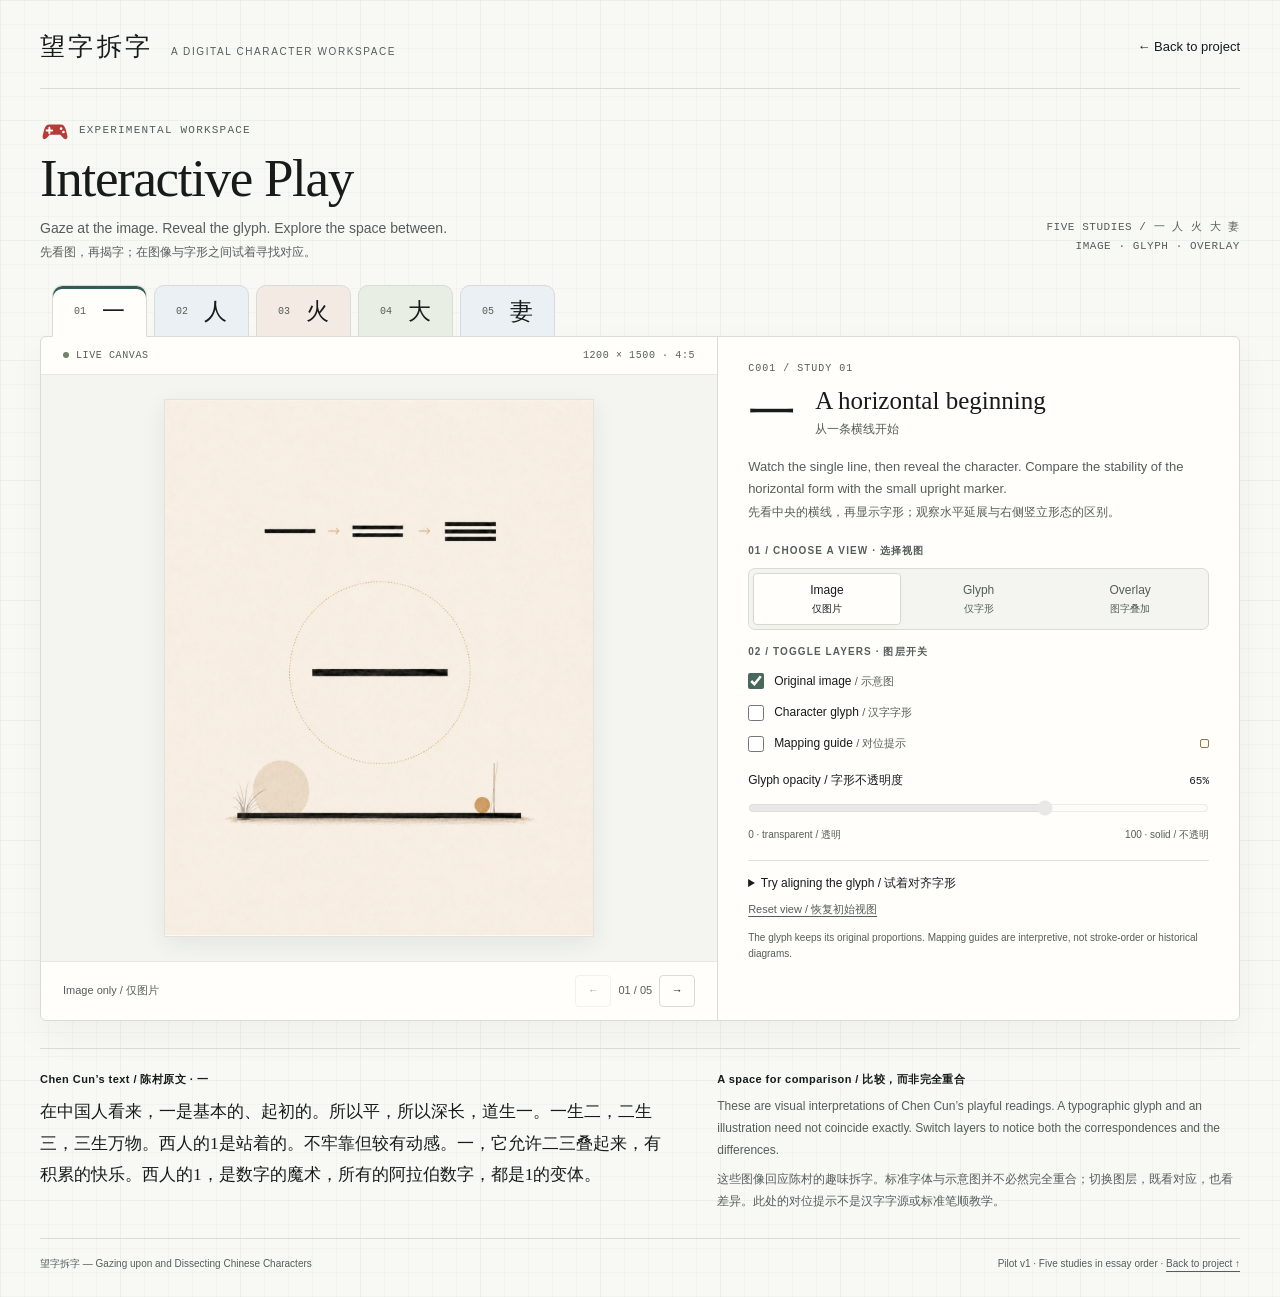
==== interactive-play.html @ b300e17d "Add standalone Interactive Play page Add standalone Interactive Play page" ====
<!doctype html>
<!-- Standalone interactive page. Upload this file BESIDE the existing index.html.
     All five approved raster images, SVG outlines, CSS and JavaScript are embedded.
     No root app.js or styles.css is loaded. No image is regenerated.
     UI styles are below; interaction logic is after the embedded ip-data block. -->
<html lang="en"><head><meta charset="utf-8"><meta name="viewport" content="width=device-width,initial-scale=1">
<title>Interactive Play — 望字拆字</title><meta name="description" content="Explore five Chinese character studies through independent image, glyph and interpretive mapping layers.">
<link rel="icon" href="data:image/svg+xml,%3Csvg xmlns='http://www.w3.org/2000/svg' viewBox='0 0 32 32'%3E%3Crect x='4' y='9' width='24' height='17' rx='7' fill='%23b63d37'/%3E%3Cpath d='M9 17h7m-3.5-3.5v7' stroke='white' stroke-width='2'/%3E%3Ccircle cx='22' cy='16' r='2' fill='white'/%3E%3C/svg%3E">
<style>
:root {
  --ip-ink: #171c1a; --ip-muted: #555e58; --ip-line: #d8dcd4;
  --ip-paper: #fffefa; --ip-bg: #f8f9f5; --ip-sage: #e8eee4;
  --ip-blue: #eaf0f3; --ip-red: #b63d37; --ip-focus: #315b57;
}
* { box-sizing: border-box; }
html { color-scheme: light; scroll-behavior: smooth; }
body {
  margin: 0; color: var(--ip-ink); font-family: -apple-system, BlinkMacSystemFont, "Segoe UI", "PingFang SC", "Microsoft YaHei", sans-serif;
  font-size: 15px; line-height: 1.6; background-color: var(--ip-bg);
  background-image: linear-gradient(#53604b09 1px,transparent 1px), linear-gradient(90deg,#53604b09 1px,transparent 1px), linear-gradient(#53604b08 1px,transparent 1px),linear-gradient(90deg,#53604b08 1px,transparent 1px);
  background-size:24px 24px,24px 24px,120px 120px,120px 120px;
}
button, input { font: inherit; } button, a, input, summary { -webkit-tap-highlight-color: transparent; }
button { cursor: pointer; } a { color: inherit; text-underline-offset: 4px; }
:focus-visible { outline: 3px solid var(--ip-focus); outline-offset: 4px; }
[hidden] { display: none !important; }
.ip-skip { position:absolute;top:-100px;left:16px;padding:10px;background:white;z-index:10; }
.ip-skip:focus { top:10px; }
.ip-shell { width:min(1240px,calc(100% - 80px));margin:auto; }
.ip-top { display:flex;justify-content:space-between;align-items:center;gap:20px;padding:27px 0 21px;border-bottom:1px solid var(--ip-line); }
.ip-brand { display:flex;gap:18px;align-items:baseline;text-decoration:none; }
.ip-brand span { font-family:KaiTi,"Kaiti SC",STKaiti,serif;font-size:25px;letter-spacing:.13em; }
.ip-brand small { color:var(--ip-muted);font-size:10px;letter-spacing:.16em;text-transform:uppercase; }
.ip-back { text-decoration:none;font-size:13px;white-space:nowrap; }
.ip-intro { display:flex;justify-content:space-between;gap:28px;align-items:end;padding:30px 0 23px; }
.ip-kicker { display:flex;align-items:center;gap:9px;color:var(--ip-muted);font:11px/1.4 ui-monospace,SFMono-Regular,Consolas,monospace;letter-spacing:.11em;text-transform:uppercase;margin:0 0 8px; }
h1 { font:normal clamp(38px,4.3vw,53px)/1.05 Garamond,"EB Garamond",Georgia,serif;letter-spacing:-.025em;margin:0 0 10px; }
.ip-intro p:not(.ip-kicker) { color:var(--ip-muted);margin:0;font-size:14px; }
.ip-caption-zh { display:block;font-size:12px;margin-top:4px;color:var(--ip-muted); }
.ip-counter { margin:0 0 7px;font:11px/1.7 ui-monospace,SFMono-Regular,Consolas,monospace;letter-spacing:.05em;text-align:right;color:var(--ip-muted);white-space:nowrap; }
.ip-tabs { display:flex;gap:7px;padding:0 12px;align-items:end; }
.ip-tab { border:1px solid var(--ip-line);border-radius:10px 10px 0 0;padding:9px 21px 8px;background:#eeeee7;color:var(--ip-ink);display:flex;gap:16px;align-items:center;min-height:52px;margin-bottom:-1px;position:relative; }
.ip-tab:nth-child(2),.ip-tab:nth-child(5) { background:#eaf0f3; }
.ip-tab:nth-child(3) { background:#f2eae3; } .ip-tab:nth-child(4) { background:#e9eee5; }
.ip-tab[aria-pressed=true] { background:#fffefa;border-bottom-color:#fffefa;z-index:1;box-shadow:inset 0 3px 0 var(--ip-focus); }
.ip-tab:hover { filter:brightness(.985); }
.ip-tab small { font:10px ui-monospace,SFMono-Regular,Consolas,monospace;color:var(--ip-muted); }
.ip-tab span { font-size:23px;line-height:1.2;font-weight:500; }
.ip-workspace { background:var(--ip-paper);border:1px solid var(--ip-line);border-radius:6px;box-shadow:0 15px 38px #2433290b;display:grid;grid-template-columns: minmax(0,1.3fr) minmax(320px,1fr); }
.ip-viewer-panel { min-width:0;border-right:1px solid var(--ip-line); }
.ip-canvas-header { display:flex;justify-content:space-between;align-items:center;padding:13px 22px;border-bottom:1px solid #e5e7e0;font:10px ui-monospace,SFMono-Regular,Consolas,monospace;letter-spacing:.06em;color:var(--ip-muted); }
.ip-status-dot { display:inline-block;width:6px;height:6px;border-radius:50%;background:#74826a;margin-right:7px; }
.ip-stage-pad { padding:24px 30px; background-color:#f4f5f1; background-image:radial-gradient(#67715d25 .7px,transparent .7px);background-size:12px 12px; }
.ip-stage { width:100%;max-width:430px;aspect-ratio:4/5;margin:0 auto;background:#fffdfa;box-shadow:0 7px 22px #18231513;border:1px solid #e5e2da; }
.ip-stage svg { width:100%;height:100%;display:block;overflow:hidden; }
.ip-viewer-foot { padding:13px 22px;display:flex;align-items:center;justify-content:space-between;gap:12px;font-size:11px;color:var(--ip-muted);border-top:1px solid #e5e7e0; }
.ip-step { display:flex;gap:7px; }
.ip-step button { width:36px;height:32px;border:1px solid var(--ip-line);border-radius:4px;background:#fffefa;color:var(--ip-ink); }
.ip-step button:disabled { opacity:.35;cursor:default; }
.ip-controls { min-width:0;padding:24px 30px 22px; }
.ip-record-label { font:10px/1.5 ui-monospace,SFMono-Regular,Consolas,monospace;letter-spacing:.10em;color:var(--ip-muted); }
.ip-record-head { display:flex;align-items:center;gap:19px;margin-top:10px; }
.ip-record-head h2 { font-weight:500;font-size:48px;line-height:1;margin:0; }
.ip-record-head h3 { font:normal 25px/1.2 Garamond,"EB Garamond",Georgia,serif;margin:0; }
.ip-record-head small { color:var(--ip-muted);font-size:12px; }
.ip-note { color:var(--ip-muted);font-size:13px;line-height:1.65;margin:16px 0 20px; }
.ip-note .ip-caption-zh { font-size:11.5px;line-height:1.7; }
.ip-section-label { display:block;font-size:10px;color:var(--ip-muted);text-transform:uppercase;letter-spacing:.11em;font-weight:600;margin:18px 0 9px; }
.ip-modes { display:grid;grid-template-columns:repeat(3,1fr);padding:4px;gap:4px;border:1px solid var(--ip-line);border-radius:7px;background:#f4f5f0; }
.ip-modes button { display:flex;flex-direction:column;align-items:center;justify-content:center;gap:1px;padding:7px 4px;border:1px solid transparent;border-radius:4px;background:transparent;color:var(--ip-muted);font-size:12px; }
.ip-modes button small { font-size:10px; }
.ip-modes button[aria-pressed=true] { background:#fffefa;border-color:#d4dbce;color:var(--ip-ink);box-shadow:0 1px 4px #25302308; }
.ip-layers { border:0;padding:0;margin:14px 0 9px; }
.ip-layers legend { padding:0;margin:0 0 6px;font-size:10px;color:var(--ip-muted);text-transform:uppercase;letter-spacing:.11em;font-weight:600; }
.ip-check { display:flex;align-items:center;gap:10px;padding:6px 0;font-size:12px;cursor:pointer; }
.ip-check input { width:16px;height:16px;margin:0;accent-color:#47685c;flex:0 0 auto; }
.ip-check .ip-zh { color:var(--ip-muted);font-size:11px; }
.ip-check .ip-marker { width:9px;height:9px;border:1.5px solid #98763a;border-radius:2px;margin-left:auto; }
.ip-range-head { display:flex;justify-content:space-between;align-items:center;font-size:12px;margin:12px 0 2px; }
.ip-range-head output { font:11px ui-monospace,SFMono-Regular,Consolas,monospace; }
input[type=range] { width:100%;height:24px;accent-color:#506854;cursor:pointer;margin:3px 0; }
input:disabled { cursor:default;opacity:.42; }
.ip-range-extents { display:flex;justify-content:space-between;font-size:10px;color:var(--ip-muted); }
.ip-details { border-top:1px solid #e0e3db;margin-top:17px;padding-top:13px; }
.ip-details summary { cursor:pointer;font-size:12px; }
.ip-details p { color:var(--ip-muted);font-size:12px;margin:9px 0; }
.ip-fine-row { margin:10px 0; }
.ip-fine-row label { display:flex;justify-content:space-between;font-size:12px; }
.ip-subbutton { border:1px solid var(--ip-line);background:transparent;border-radius:4px;color:var(--ip-ink);padding:6px 10px;font-size:11px; }
.ip-reset { border:0;background:transparent;padding:8px 0 0;color:var(--ip-muted);text-decoration:underline;text-underline-offset:3px;font-size:11px; }
.ip-legend { font-size:10px;line-height:1.65;color:var(--ip-muted);margin:10px 0 0; }
.ip-reading { display:grid;grid-template-columns:1.2fr 1fr;gap:50px;border-top:1px solid var(--ip-line);margin:27px 0 0;padding:22px 0 26px; }
.ip-reading h4 { font-size:11px;font-weight:600;letter-spacing:.04em;margin:0 0 8px; }
.ip-reading p { font-size:12px;line-height:1.8;color:var(--ip-muted);margin:0; }
.ip-reading blockquote { font-family:"Songti SC",SimSun,"Noto Serif CJK SC",serif;font-size:13pt;line-height:1.8;margin:0;padding:0; }
.ip-footer { border-top:1px solid var(--ip-line);padding:17px 0 24px;display:flex;justify-content:space-between;gap:24px;color:var(--ip-muted);font-size:10px; }
.ip-sr-only { position:absolute;width:1px;height:1px;overflow:hidden;clip:rect(0,0,0,0);white-space:nowrap; }
.ip-error { background:#fff0ed;border:1px solid #af5547;padding:12px;margin-bottom:16px;font-size:13px; }
@media(min-width:1500px) { .ip-stage { max-width:458px; } }
@media(max-width:1000px) { .ip-shell { width:calc(100% - 40px); } .ip-controls { padding:22px; } .ip-stage-pad { padding:22px; } }
@media(max-width:760px) {
  .ip-shell { width:calc(100% - 28px); } .ip-top { padding:19px 0; } .ip-brand small { display:none; } .ip-brand span { font-size:22px; }
  .ip-intro { display:block;padding:24px 0; } .ip-counter { display:none; } h1 { font-size:40px; } .ip-intro p:not(.ip-kicker) { font-size:13px; }
  .ip-tabs { padding:0 5px;gap:5px; } .ip-tab { flex:1;justify-content:center;padding:9px 6px;gap:5px;min-width:0;min-height:48px; } .ip-tab span { font-size:21px; } .ip-tab small { font-size:8px; }
  .ip-workspace { grid-template-columns:1fr; } .ip-viewer-panel { border-right:0; } .ip-stage-pad { padding:20px; } .ip-stage { max-width:380px; }
  .ip-canvas-header { padding:12px 15px; } .ip-controls { border-top:1px solid var(--ip-line);padding:22px; } .ip-note { font-size:14px; } .ip-note .ip-caption-zh { font-size:12px; }
  .ip-check { font-size:14px;padding:10px 0; } .ip-check .ip-zh { font-size:12px; } .ip-modes button { font-size:14px;min-height:52px; }
  .ip-reading { grid-template-columns:1fr;gap:20px; } .ip-footer { display:block;line-height:2; } .ip-reading blockquote { font-size:13pt; }
}
@media(prefers-reduced-motion:reduce) { html { scroll-behavior:auto; } * { transition:none!important;animation:none!important; } }
</style></head><body>
<a class="ip-skip" href="#ip-workspace">Skip to the interactive viewer</a>
<div class="ip-shell">
  <header class="ip-top">
    <a class="ip-brand" href="./index.html#about"><span lang="zh-Hans">望字拆字</span><small>A digital character workspace</small></a>
    <a class="ip-back" href="./index.html#about">← Back to project</a>
  </header>
  <main>
    <div class="ip-intro">
      <div>
        <p class="ip-kicker"><svg viewBox="0 0 32 24" width="30" height="24" aria-hidden="true" focusable="false">
  <path d="M10 5h12c3 0 4.5 2 5.5 5.3l1.7 7.1c.7 3.1-2.5 4.5-4.4 2.1L21.7 16H10.3l-3.1 3.5c-1.9 2.4-5.1 1-4.4-2.1l1.7-7.1C5.5 7 7 5 10 5Z" fill="#b63d37"/>
  <path d="M10 8.5v6M7 11.5h6" stroke="white" stroke-width="2" stroke-linecap="round"/>
  <circle cx="22.5" cy="9.5" r="1.4" fill="white"/><circle cx="25" cy="13" r="1.4" fill="white"/>
</svg> Experimental workspace</p>
        <h1>Interactive Play</h1>
        <p>Gaze at the image. Reveal the glyph. Explore the space between.<span class="ip-caption-zh" lang="zh-Hans">先看图，再揭字；在图像与字形之间试着寻找对应。</span></p>
      </div>
      <div class="ip-counter">FIVE STUDIES / 一 人 火 大 妻<br>IMAGE · GLYPH · OVERLAY</div>
    </div>
    <nav class="ip-tabs" aria-label="Choose a character study"><button class="ip-tab" type="button" aria-pressed="true" aria-label="Study 1: 一"><small>01</small><span lang="zh-Hans">一</span></button>
<button class="ip-tab" type="button" aria-pressed="false" aria-label="Study 2: 人"><small>02</small><span lang="zh-Hans">人</span></button>
<button class="ip-tab" type="button" aria-pressed="false" aria-label="Study 3: 火"><small>03</small><span lang="zh-Hans">火</span></button>
<button class="ip-tab" type="button" aria-pressed="false" aria-label="Study 4: 大"><small>04</small><span lang="zh-Hans">大</span></button>
<button class="ip-tab" type="button" aria-pressed="false" aria-label="Study 5: 妻"><small>05</small><span lang="zh-Hans">妻</span></button></nav>
    <div id="ip-error" class="ip-error" role="alert" hidden>The interactive controls could not start. Reload the page or upload the original interactive-play.html again.</div>
    <noscript><p class="ip-error">Please enable JavaScript to use the image and glyph controls. <a href="./index.html#exposition">Return to the exposition.</a></p></noscript>
    <section class="ip-workspace" id="ip-workspace" aria-label="Image and glyph workspace" tabindex="-1">
      <div class="ip-viewer-panel">
        <div class="ip-canvas-header"><span><span class="ip-status-dot"></span>LIVE CANVAS</span><span>1200 × 1500 · 4:5</span></div>
        <div class="ip-stage-pad">
          <div class="ip-stage">
            <svg id="ip-stage-svg" xmlns="http://www.w3.org/2000/svg" viewBox="0 0 1200 1500" width="1200" height="1500" role="img" aria-labelledby="ip-stage-title ip-stage-desc">
              <title id="ip-stage-title">Interactive character viewer</title><desc id="ip-stage-desc">A conceptual image with optional glyph and mapping layers.</desc>
              <image id="ip-art" x="0" y="0" width="1200" height="1500" preserveAspectRatio="xMidYMid meet" />
              <g id="ip-glyph-layer" style="display:none" pointer-events="none"><g id="ip-glyph-adjust"><g id="ip-glyph-font-transform"><path id="ip-glyph-path" fill="#1c201d" /></g></g></g>
              <g id="ip-mapping-layer" style="display:none" pointer-events="none"></g>
              <g id="ip-empty" style="display:none"><text x="600" y="745" text-anchor="middle" font-size="32" fill="#5a645c">Select a layer / 请选择图层</text></g>
            </svg>
          </div>
        </div>
        <div class="ip-viewer-foot"><span id="ip-view-state">Image only / 仅图片</span><div class="ip-step"><button id="ip-prev" type="button" aria-label="Previous character">←</button><span id="ip-study-count" style="align-self:center">01 / 05</span><button id="ip-next" type="button" aria-label="Next character">→</button></div></div>
      </div>
      <aside class="ip-controls" aria-label="Display controls">
        <div id="ip-record-id" class="ip-record-label">C001 / STUDY 01</div>
        <div class="ip-record-head"><h2 id="ip-char" lang="zh-Hans">一</h2><div><h3 id="ip-title">A horizontal beginning</h3><small id="ip-title-zh" lang="zh-Hans">从一条横线开始</small></div></div>
        <p class="ip-note"><span id="ip-note-en"></span><span class="ip-caption-zh" id="ip-note-zh" lang="zh-Hans"></span></p>
        <span class="ip-section-label">01 / Choose a view · 选择视图</span>
        <div class="ip-modes" role="group" aria-label="Display presets">
          <button type="button" data-mode="image" aria-pressed="true">Image<small lang="zh-Hans">仅图片</small></button>
          <button type="button" data-mode="glyph" aria-pressed="false">Glyph<small lang="zh-Hans">仅字形</small></button>
          <button type="button" data-mode="overlay" aria-pressed="false">Overlay<small lang="zh-Hans">图字叠加</small></button>
        </div>
        <fieldset class="ip-layers"><legend>02 / Toggle layers · 图层开关</legend>
          <label class="ip-check"><input type="checkbox" id="ip-image-toggle" checked><span>Original image <span class="ip-zh" lang="zh-Hans">/ 示意图</span></span></label>
          <label class="ip-check"><input type="checkbox" id="ip-glyph-toggle"><span>Character glyph <span class="ip-zh" lang="zh-Hans">/ 汉字字形</span></span></label>
          <label class="ip-check"><input type="checkbox" id="ip-mapping-toggle"><span>Mapping guide <span class="ip-zh" lang="zh-Hans">/ 对位提示</span></span><span class="ip-marker" aria-hidden="true"></span></label>
        </fieldset>
        <div class="ip-range-head"><label for="ip-opacity">Glyph opacity / 字形不透明度</label><output id="ip-opacity-value" for="ip-opacity">65%</output></div>
        <input id="ip-opacity" type="range" min="0" max="100" step="1" value="65" disabled>
        <div class="ip-range-extents"><span>0 · transparent / 透明</span><span>100 · solid / 不透明</span></div>
        <p id="ip-guide-key" class="ip-legend" hidden></p>
        <details class="ip-details" id="ip-finetune"><summary>Try aligning the glyph / 试着对齐字形</summary>
          <p>Move or scale the whole glyph; its proportions stay unchanged. The image itself will not move.<br><span lang="zh-Hans">只移动或等比缩放字形，不改变图片；重置可恢复初始位置。</span></p>
          <div class="ip-fine-row"><label for="ip-scale">Scale / 大小<output id="ip-scale-value" for="ip-scale">100%</output></label><input id="ip-scale" type="range" min="65" max="145" step="1" value="100"></div>
          <div class="ip-fine-row"><label for="ip-x">Horizontal / 左右<output id="ip-x-value" for="ip-x">0 px</output></label><input id="ip-x" type="range" min="-180" max="180" step="1" value="0"></div>
          <div class="ip-fine-row"><label for="ip-y">Vertical / 上下<output id="ip-y-value" for="ip-y">0 px</output></label><input id="ip-y" type="range" min="-180" max="180" step="1" value="0"></div>
          <button type="button" class="ip-subbutton" id="ip-reset-alignment">Reset alignment / 重置对位</button>
        </details>
        <button type="button" class="ip-reset" id="ip-reset">Reset view / 恢复初始视图</button>
        <p class="ip-legend">The glyph keeps its original proportions. Mapping guides are interpretive, not stroke-order or historical diagrams.</p>
      </aside>
    </section>
    <div class="ip-reading">
      <section><h4 id="ip-quote-title">Chen Cun’s text / 陈村原文 · 一</h4><blockquote id="ip-quote" lang="zh-Hans"></blockquote></section>
      <section><h4>A space for comparison / 比较，而非完全重合</h4><p>These are visual interpretations of Chen Cun’s playful readings. A typographic glyph and an illustration need not coincide exactly. Switch layers to notice both the correspondences and the differences.</p><p lang="zh-Hans" style="margin-top:8px">这些图像回应陈村的趣味拆字。标准字体与示意图并不必然完全重合；切换图层，既看对应，也看差异。此处的对位提示不是汉字字源或标准笔顺教学。</p></section>
    </div>
  </main>
  <footer class="ip-footer"><span>望字拆字 — Gazing upon and Dissecting Chinese Characters</span><span>Pilot v1 · Five studies in essay order · <a href="./index.html#about">Back to project ↑</a></span></footer>
</div>
<div id="ip-live" class="ip-sr-only" role="status" aria-live="polite" aria-atomic="true"></div>

<script id="ip-data" type="application/json">[{"id":"C001","slug":"yi","char":"一","title":"A horizontal beginning","titleZh":"从一条横线开始","note":"Watch the single line, then reveal the character. Compare the stability of the horizontal form with the small upright marker.","noteZh":"先看中央的横线，再显示字形；观察水平延展与右侧竖立形态的区别。","quote":"在中国人看来，一是基本的、起初的。所以平，所以深长，道生一。一生二，二生三，三生万物。西人的1是站着的。不牢靠但较有动感。一，它允许二三叠起来，有积累的快乐。西人的1，是数字的魔术，所有的阿拉伯数字，都是1的变体。","image":"[data-uri]","path":"M44 431V349H960V431Z","matrix":[0.41375545851528384,0,0,-0.41375545851528384,394.2947598253275,924.3646288209607],"center":[602,763],"guides":[{"label":"horizontal motif / 中央横线","box":[405,746,392,36]}],"alt":"一: Watch the single line, then reveal the character. Compare the stability of the horizontal form with the small upright marker."},{"id":"C002","slug":"ren","char":"人","title":"A body, reduced","titleZh":"身体的简化","note":"Notice what disappears. The head and hands fade away, leaving the suggestion of a standing posture.","noteZh":"观察哪些部分消失了：头和手逐渐隐去，剩下向两侧舒展的站立姿态。","quote":"几乎没有比它更简单的字了。一撇一捺，是个稍息的姿势。人的头被忽略了，手被忽略了。我们最看重的东西居然可以不算。造字的时候，仓颉注重的是人的直立，这是人的最显著的特征了。人，很舒展，写起来特别舒服。","image":"[data-uri]","path":"M457 837C454 683 460 194 43 -17C66 -33 90 -57 104 -76C349 55 455 279 502 480C551 293 659 46 910 -72C922 -51 944 -25 965 -9C611 150 549 569 534 689C539 749 540 800 541 837Z","matrix":[0.4631236442516269,0,0,-0.4631236442516269,388.58568329718,1118.218546637744],"center":[622,942],"guides":[{"label":"reduced body / 简化身体","box":[464,638,318,557]}],"alt":"人: Notice what disappears. The head and hands fade away, leaving the suggestion of a standing posture."},{"id":"C003","slug":"huo","char":"火","title":"Two suspended flames","titleZh":"两朵悬浮的火苗","note":"Follow the two flames beside the central form. How do their positions relate to the marks in the character?","noteZh":"观察主体两侧的两朵火苗：它们与字形中两侧的笔画如何对应？","quote":"在人的耳朵那儿弄出两点，代表两朵小火苗。真是喜气洋洋的。那两点悬在半空，上不巴天，下不着地，飘飘忽忽的，很传神。","image":"[data-uri]","path":"M211 638C189 542 146 428 83 357L155 321C218 394 259 516 284 616ZM833 638C802 550 744 428 698 353L761 324C809 397 869 512 913 607ZM523 451 520 450C539 571 540 700 541 829H459C456 476 468 132 51 -20C70 -35 93 -62 102 -81C331 6 440 150 492 321C567 120 697 -14 912 -74C923 -54 945 -22 962 -6C717 52 583 213 523 451Z","matrix":[0.58397365532382,0,0,-0.58397365532382,304.2173435784852,1186.4061470911088],"center":[600,968],"guides":[{"label":"left flame / 左侧火苗","box":[365,706,92,136]},{"label":"right flame / 右侧火苗","box":[727,706,92,136]},{"label":"body / 主体","box":[371,738,461,464]}],"alt":"火: Follow the two flames beside the central form. How do their positions relate to the marks in the character?"},{"id":"C004","slug":"da","char":"大","title":"Taking up space","titleZh":"伸展与扩张","note":"Look along the outstretched arms and open legs. Reveal the glyph and compare the directions of expansion.","noteZh":"沿着侧平举的双臂和张开的双腿观察，再显示字形，比较它们向外伸展的方向。","quote":"人的两手侧平举，就大了。大总是源于扩张。似乎是人伸懒腰的样子。","image":"[data-uri]","path":"M461 839C460 760 461 659 446 553H62V476H433C393 286 293 92 43 -16C64 -32 88 -59 100 -78C344 34 452 226 501 419C579 191 708 14 902 -78C915 -56 939 -25 958 -8C764 73 633 255 563 476H942V553H526C540 658 541 758 542 839Z","matrix":[0.8721311475409836,0,0,-0.8721311475409836,161.4983606557377,1076.8459016393442],"center":[598,745],"guides":[{"label":"outstretched arms / 侧平举","box":[214,598,766,42]},{"label":"open lower form / 张开的下肢","box":[283,761,621,440]}],"alt":"大: Look along the outstretched arms and open legs. Reveal the glyph and compare the directions of expansion."},{"id":"C005","slug":"qi","char":"妻","title":"Affairs, overhead","titleZh":"头顶的事情","note":"Compare the dense upper cluster with the supporting form below. The relationship is a visual metaphor, not a literal character diagram.","noteZh":"比较上方密集的“事情”与下方的承托形态。这是一种视觉比喻，并非标准字形结构图。","quote":"女的上面是事啊。女人的头上顶着那么多的事情，一眼望过去数也数不清。","image":"[data-uri]","path":"M210 92C292 75 373 57 449 38C347 6 216 -9 52 -16C62 -33 73 -58 78 -80C283 -68 441 -43 558 11C677 -21 780 -53 857 -83L915 -31C840 -4 742 25 634 54C689 91 730 139 761 198H944V260H443C460 283 477 307 491 330H836V454H950V514H836V637H531V705H921V765H531V840H457V765H74V705H457V637H156V581H457V514H50V454H457V386H150V330H404C389 307 373 283 355 260H56V198H307C274 159 241 122 210 92ZM531 454H762V386H531ZM531 514V581H762V514ZM677 198C645 147 601 107 543 77C474 94 403 110 331 125C352 147 373 172 395 198Z","matrix":[0.7588888888888888,0,0,-0.7588888888888888,231.5555555555556,1063.2394444444444],"center":[611,776],"guides":[{"label":"affairs / 上方事情","box":[324,192,653,597]},{"label":"support / 下方承托","box":[380,813,423,535]}],"alt":"妻: Compare the dense upper cluster with the supporting form below. The relationship is a visual metaphor, not a literal character diagram."}]</script>
<script>

(() => {
  "use strict";
  try {
  const NS = "http://www.w3.org/2000/svg";
  const $ = (id) => document.getElementById(id);
  const data = JSON.parse($("ip-data").textContent);
  const buttons = [...document.querySelectorAll(".ip-tab")];
  const modeButtons = [...document.querySelectorAll("[data-mode]")];
  const sliders = ["ip-scale", "ip-x", "ip-y"];
  let index = 0;
  // New character = clean image view; changes are temporary and stay in this page.
  const initialState = () => ({image:true, glyph:false, mapping:false, opacity:65, scale:100, x:0, y:0});
  let state = initialState();

  function svgNode(tag, attrs) {
    const node = document.createElementNS(NS, tag);
    Object.entries(attrs).forEach(([name,value])=>node.setAttribute(name,String(value)));
    return node;
  }
  function hashIndex() {
    const found = data.findIndex(item => `#${item.id}` === location.hash);
    return found < 0 ? 0 : found;
  }
  function updateHash(id) {
    // file:// previews may restrict replaceState; interaction still works.
    try { history.replaceState(null,"",`#${id}`); } catch (_) { /* no network, no fallback redirect */ }
  }
  function setRecord(next, changeURL = true) {
    index = Math.max(0, Math.min(data.length-1,next));
    state = initialState();
    const item = data[index];
    $("ip-art").setAttribute("href",item.image);
    $("ip-glyph-path").setAttribute("d",item.path);
    $("ip-glyph-font-transform").setAttribute("transform",`matrix(${item.matrix.join(" ")})`);
    $("ip-glyph-path").setAttribute("fill","#1c201d");
    $("ip-stage-title").textContent = `${item.char} — image and glyph viewer`;
    $("ip-stage-desc").textContent = item.alt;
    $("ip-record-id").textContent = `${item.id} / STUDY ${String(index+1).padStart(2,"0")}`;
    $("ip-char").textContent = item.char;
    $("ip-title").textContent = item.title;
    $("ip-title-zh").textContent = item.titleZh;
    $("ip-note-en").textContent = item.note;
    $("ip-note-zh").textContent = item.noteZh;
    $("ip-quote").textContent = item.quote;
    $("ip-quote-title").textContent = `Chen Cun’s text / 陈村原文 · ${item.char}`;
    $("ip-study-count").textContent = `${String(index+1).padStart(2,"0")} / 05`;
    $("ip-prev").disabled = index === 0;
    $("ip-next").disabled = index === data.length-1;
    $("ip-finetune").open = false;
    $("ip-mapping-layer").replaceChildren();
    item.guides.forEach((guide) => {
      const [x,y,w,h] = guide.box;
      const rect=svgNode("rect",{x,y,width:w,height:h,rx:6,fill:"#c8a96c","fill-opacity":.10,stroke:"#977334","stroke-width":2.5,"stroke-dasharray":"11 8"});
      const label=svgNode("title",{}); label.textContent=guide.label;rect.appendChild(label);
      $("ip-mapping-layer").appendChild(rect);
    });
    $("ip-guide-key").textContent = item.guides.map(g=>g.label).join(" · ");
    buttons.forEach((btn,i)=>btn.setAttribute("aria-pressed",String(i===index)));
    if (changeURL) updateHash(item.id);
    render();
  }
  function render() {
    const item=data[index];
    $("ip-art").style.display=state.image?"":"none";
    $("ip-glyph-layer").style.display=state.glyph?"":"none";
    $("ip-glyph-layer").setAttribute("opacity",String(state.opacity/100));
    $("ip-mapping-layer").style.display=state.mapping?"":"none";
    $("ip-empty").style.display=(!state.image&&!state.glyph&&!state.mapping)?"":"none";
    const [cx,cy]=item.center;
    const s=state.scale/100;
    $("ip-glyph-adjust").setAttribute("transform",`translate(${state.x} ${state.y}) translate(${cx} ${cy}) scale(${s}) translate(${-cx} ${-cy})`);
    $("ip-image-toggle").checked=state.image;
    $("ip-glyph-toggle").checked=state.glyph;
    $("ip-mapping-toggle").checked=state.mapping;
    $("ip-opacity").value=state.opacity;
    $("ip-opacity").disabled=!state.glyph;
    $("ip-opacity-value").textContent=`${state.opacity}%`;
    $("ip-scale").value=state.scale;$("ip-x").value=state.x;$("ip-y").value=state.y;
    $("ip-scale-value").textContent=`${state.scale}%`;
    $("ip-x-value").textContent=`${state.x} px`;
    $("ip-y-value").textContent=`${state.y} px`;
    let mode=state.image?(state.glyph?"overlay":"image"):(state.glyph?"glyph":"none");
    modeButtons.forEach(btn=>btn.setAttribute("aria-pressed",String(btn.dataset.mode===mode)));
    const labels={image:"Image only / 仅图片",glyph:"Glyph only / 仅字形",overlay:"Overlay / 图字叠加",none:"No image or glyph / 图字均隐藏"};
    $("ip-view-state").textContent=labels[mode];
    $("ip-guide-key").hidden=!state.mapping;
    $("ip-live").textContent=`${item.char}，${labels[mode]}${state.mapping?"，对位提示已开启":""}`;
  }
  function setMode(mode) {
    state.image=mode!=="glyph";state.glyph=mode!=="image";
    state.mapping=false;
    if(mode==="glyph")state.opacity=100;
    if(mode==="overlay")state.opacity=65;
    render();
  }
  buttons.forEach((btn,i)=>{
    btn.addEventListener("click",()=>setRecord(i));
    btn.addEventListener("keydown",event=>{
      let next=i;
      if(event.key==="ArrowRight")next=(i+1)%data.length;
      else if(event.key==="ArrowLeft")next=(i-1+data.length)%data.length;
      else if(event.key==="Home")next=0;
      else if(event.key==="End")next=data.length-1;
      else return;
      event.preventDefault();buttons[next].focus();setRecord(next);
    });
  });
  modeButtons.forEach(btn=>btn.addEventListener("click",()=>setMode(btn.dataset.mode)));
  $("ip-image-toggle").addEventListener("change",e=>{state.image=e.target.checked;render();});
  $("ip-glyph-toggle").addEventListener("change",e=>{state.glyph=e.target.checked;render();});
  $("ip-mapping-toggle").addEventListener("change",e=>{state.mapping=e.target.checked;render();});
  $("ip-opacity").addEventListener("input",e=>{state.opacity=Number(e.target.value);render();});
  sliders.forEach(id=>$(id).addEventListener("input",e=>{
    const key=id.slice(3);state[key]=Number(e.target.value);state.glyph=true;render();
  }));
  $("ip-reset-alignment").addEventListener("click",()=>{state.scale=100;state.x=0;state.y=0;render();});
  $("ip-reset").addEventListener("click",()=>{state=initialState();render();});
  $("ip-prev").addEventListener("click",()=>setRecord(index-1));
  $("ip-next").addEventListener("click",()=>setRecord(index+1));
  window.addEventListener("hashchange",()=>setRecord(hashIndex(),false));
  // No root app.js, no network requests, no analytics and no persistence.
  setRecord(hashIndex(),false);
  } catch (error) {
    console.error("Interactive Play initialization failed:", error);
    const notice = document.getElementById("ip-error");
    if (notice) notice.hidden = false;
  }
})();

</script></body></html>
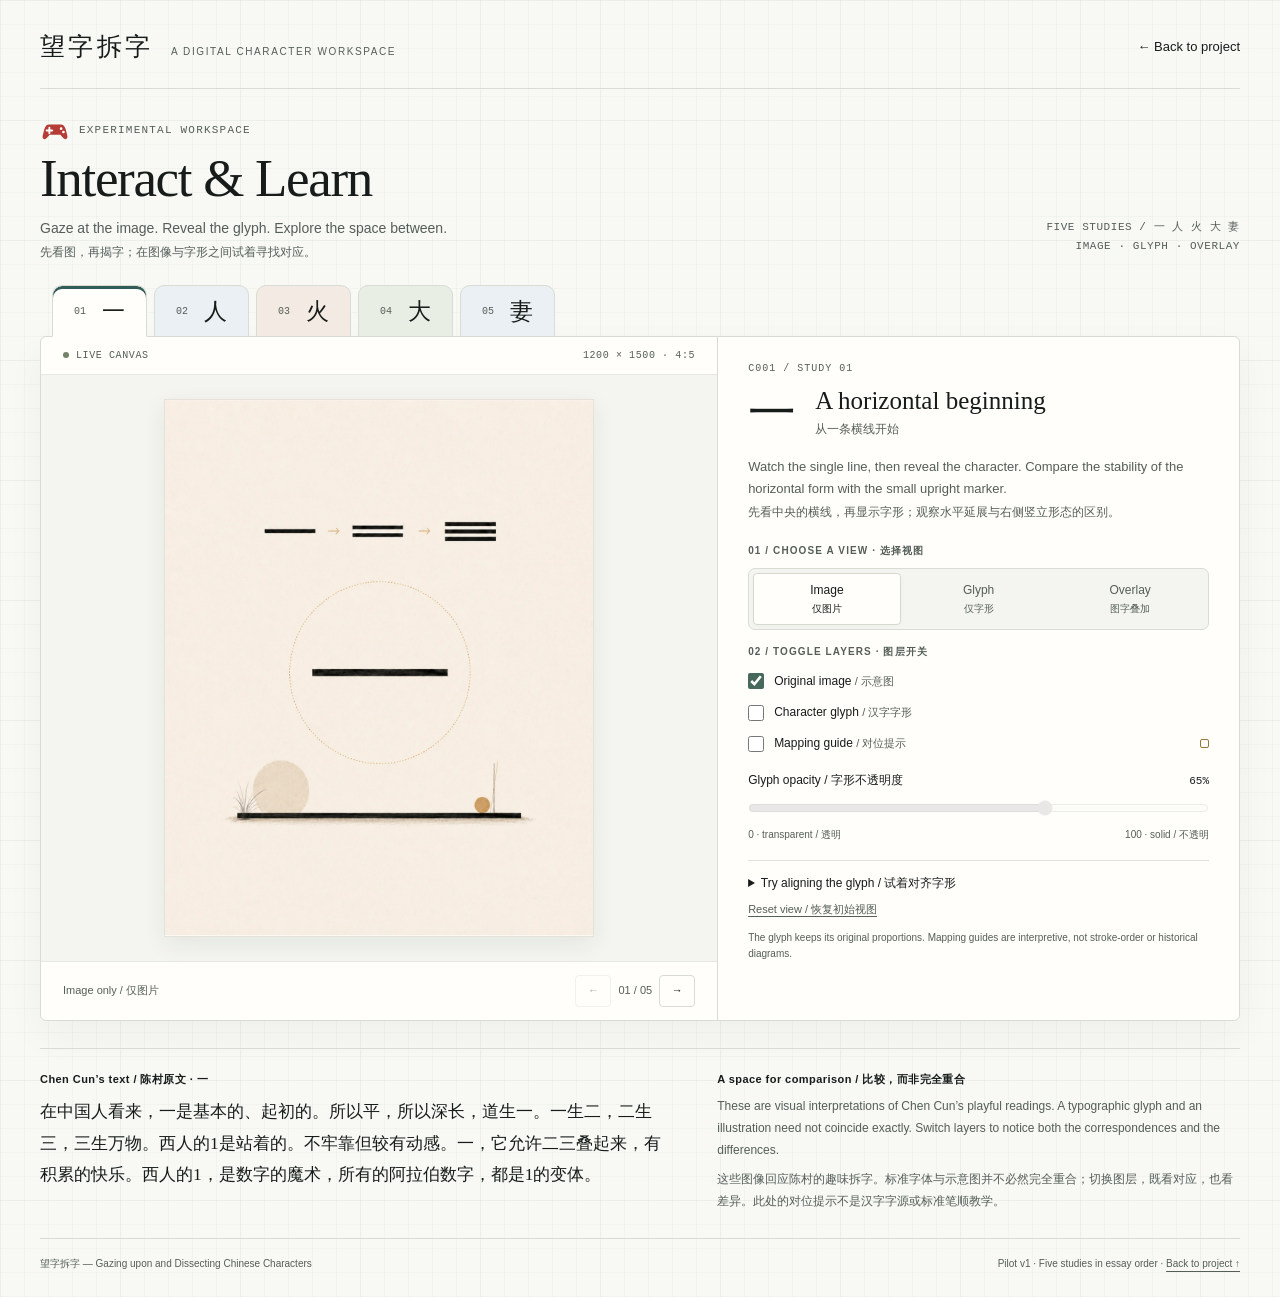
==== commit 8783d0c2: "Update title and header for interactive play page Rename play page heading and browser title" ====
--- a/interactive-play.html
+++ b/interactive-play.html
@@ -4,7 +4,7 @@
      No root app.js or styles.css is loaded. No image is regenerated.
      UI styles are below; interaction logic is after the embedded ip-data block. -->
 <html lang="en"><head><meta charset="utf-8"><meta name="viewport" content="width=device-width,initial-scale=1">
-<title>Interactive Play — 望字拆字</title><meta name="description" content="Explore five Chinese character studies through independent image, glyph and interpretive mapping layers.">
+<title>Interact &amp; Learn — 望字拆字</title><meta name="description" content="Explore five Chinese character studies through independent image, glyph and interpretive mapping layers.">
 <link rel="icon" href="data:image/svg+xml,%3Csvg xmlns='http://www.w3.org/2000/svg' viewBox='0 0 32 32'%3E%3Crect x='4' y='9' width='24' height='17' rx='7' fill='%23b63d37'/%3E%3Cpath d='M9 17h7m-3.5-3.5v7' stroke='white' stroke-width='2'/%3E%3Ccircle cx='22' cy='16' r='2' fill='white'/%3E%3C/svg%3E">
 <style>
 :root {
@@ -123,7 +123,7 @@
   <path d="M10 8.5v6M7 11.5h6" stroke="white" stroke-width="2" stroke-linecap="round"/>
   <circle cx="22.5" cy="9.5" r="1.4" fill="white"/><circle cx="25" cy="13" r="1.4" fill="white"/>
 </svg> Experimental workspace</p>
-        <h1>Interactive Play</h1>
+        <h1>Interact &amp; Learn</h1>
         <p>Gaze at the image. Reveal the glyph. Explore the space between.<span class="ip-caption-zh" lang="zh-Hans">先看图，再揭字；在图像与字形之间试着寻找对应。</span></p>
       </div>
       <div class="ip-counter">FIVE STUDIES / 一 人 火 大 妻<br>IMAGE · GLYPH · OVERLAY</div>
@@ -322,4 +322,4 @@
   }
 })();
 
-</script></body></html>+</script></body></html>
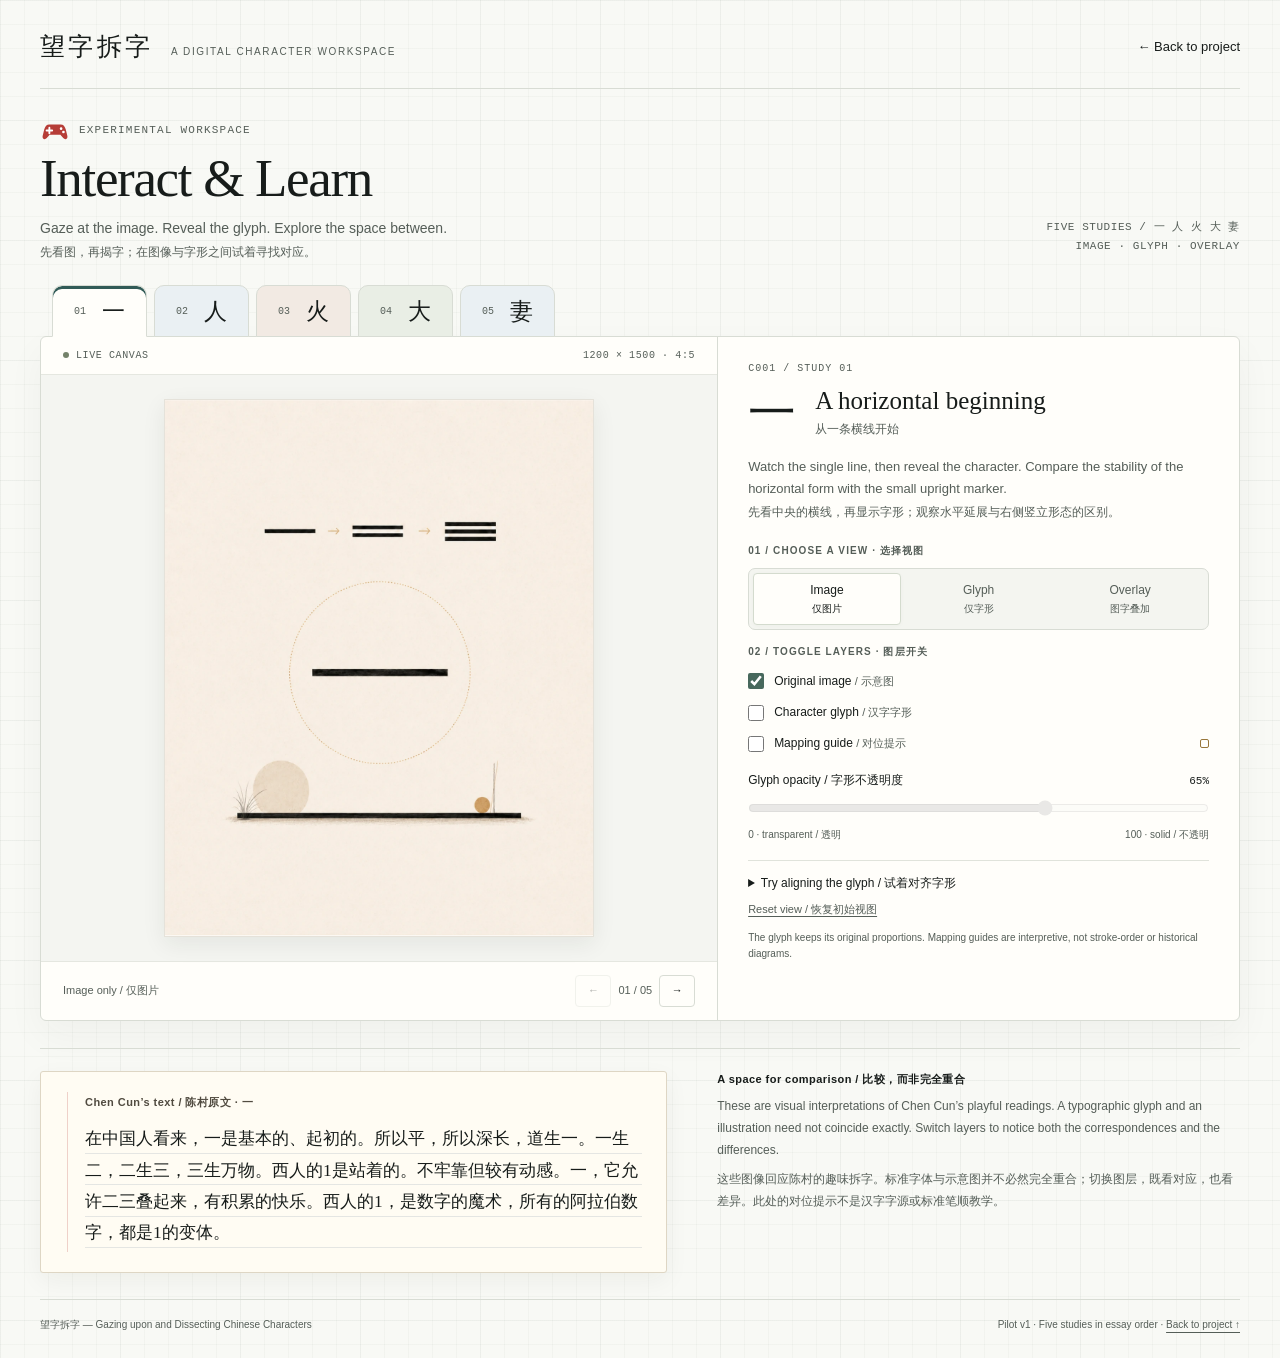
==== commit 1a023bea: "Implement letter-paper styling to Chen Cun quotations Added letter paper layout and formatting to Ch" ====
--- a/interactive-play.html
+++ b/interactive-play.html
@@ -108,6 +108,71 @@
   .ip-reading { grid-template-columns:1fr;gap:20px; } .ip-footer { display:block;line-height:2; } .ip-reading blockquote { font-size:13pt; }
 }
 @media(prefers-reduced-motion:reduce) { html { scroll-behavior:auto; } * { transition:none!important;animation:none!important; } }
+/* CHEN CUN LETTER PAPER — START */
+
+.ip-reading {
+  align-items: start;
+}
+
+/* 只给左侧的陈村原文区添加信纸底框 */
+.ip-reading > section:first-child {
+  position: relative;
+  min-width: 0;
+  padding: 22px 24px 24px 44px;
+  background-color: #fffcf3;
+  border: 1px solid #ded6c4;
+  border-radius: 3px;
+  box-shadow: 0 8px 24px rgba(40, 36, 27, 0.05);
+}
+
+/* 信纸左侧的淡红色边线 */
+.ip-reading > section:first-child::before {
+  content: "";
+  position: absolute;
+  left: 26px;
+  top: 20px;
+  bottom: 20px;
+  width: 1px;
+  background: rgba(182, 61, 55, 0.22);
+  pointer-events: none;
+}
+
+/* 保留原文标题，调整其与正文之间的留白 */
+#ip-quote-title {
+  margin: 0 0 12px;
+  color: #514b40;
+}
+
+/* 保留原有宋体风格和 13pt 字号，增加淡横线 */
+#ip-quote {
+  margin: 0;
+  padding: 0;
+  color: #171c1a;
+  line-height: 1.8em;
+  min-height: 5.4em;
+  overflow-wrap: anywhere;
+
+  background-image: repeating-linear-gradient(
+    to bottom,
+    transparent 0,
+    transparent calc(1.8em - 1px),
+    rgba(91, 115, 143, 0.16) calc(1.8em - 1px),
+    rgba(91, 115, 143, 0.16) 1.8em
+  );
+}
+
+/* 手机端缩小内边距，给中文正文保留更多宽度 */
+@media (max-width: 760px) {
+  .ip-reading > section:first-child {
+    padding: 20px 18px 22px 34px;
+  }
+
+  .ip-reading > section:first-child::before {
+    left: 18px;
+  }
+}
+
+/* CHEN CUN LETTER PAPER — END */
 </style></head><body>
 <a class="ip-skip" href="#ip-workspace">Skip to the interactive viewer</a>
 <div class="ip-shell">
